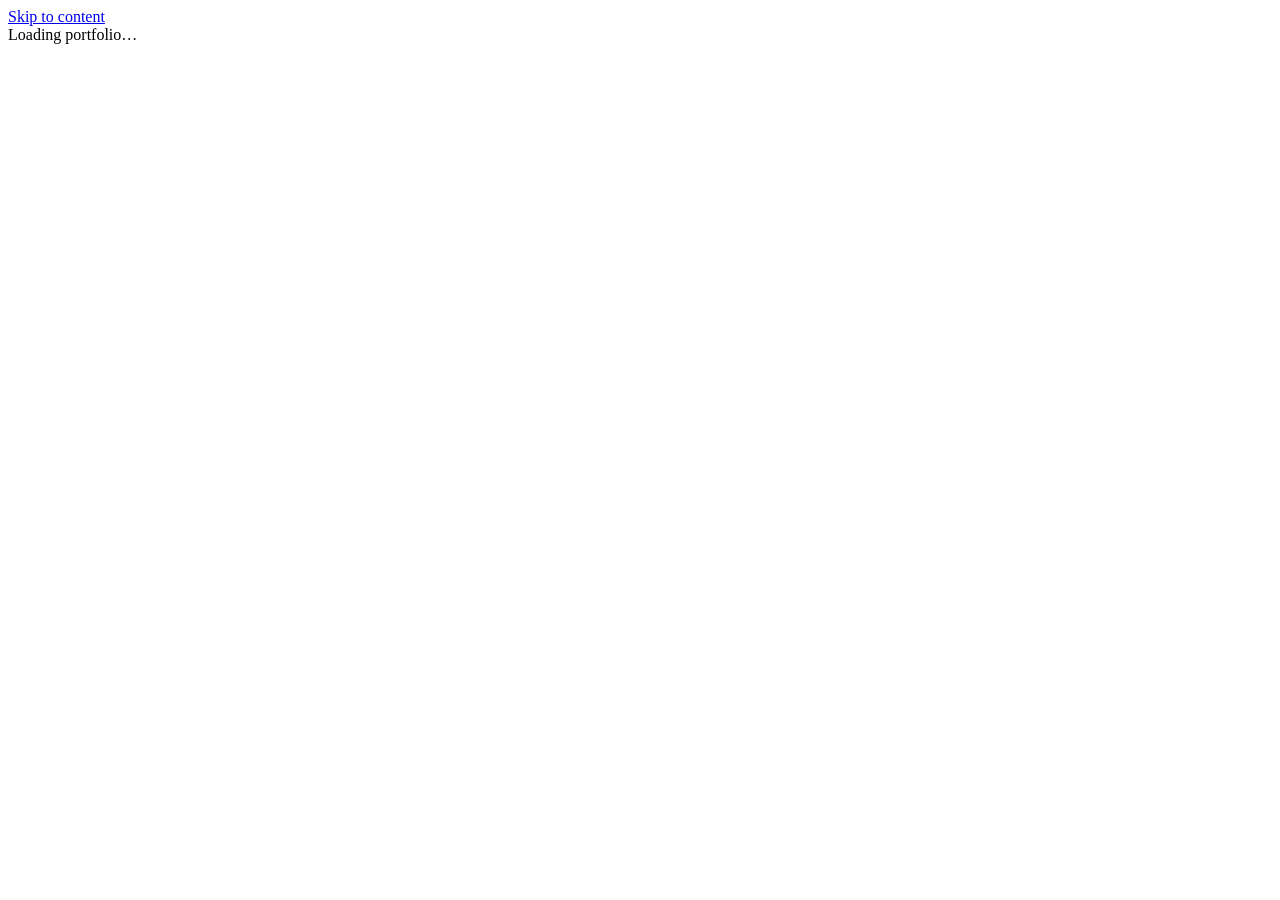
==== about.html @ 54b87d47 "Add professional About page" ====
<!doctype html>
<html lang="en">
<head>
  <meta charset="utf-8">
  <meta name="viewport" content="width=device-width, initial-scale=1">
  <meta name="theme-color" content="#ffffff">
  <meta name="color-scheme" content="light">
  <meta name="description" content="Francesco Marrocco — applied mathematics, artificial intelligence, explainable AI, research and software projects.">
  <meta property="og:type" content="website">
  <meta property="og:title" content="Francesco Marrocco — About">
  <meta property="og:description" content="Applied mathematics, artificial intelligence, research, publications and selected projects.">
  <title>Francesco Marrocco — About</title>
  <link rel="stylesheet" href="assets/portfolio.css?v=20260811">
  <script src="assets/portfolio.js?v=20260811" defer></script>
</head>
<body data-page="about">
  <a class="skip-link" href="#main">Skip to content</a>
  <div id="site-header"></div>
  <main id="main" class="site-main" tabindex="-1"><div class="page-loading"><span class="loader-dot"></span><span>Loading portfolio…</span></div></main>
  <div id="site-footer"></div><div id="modal-root"></div>
</body>
</html>
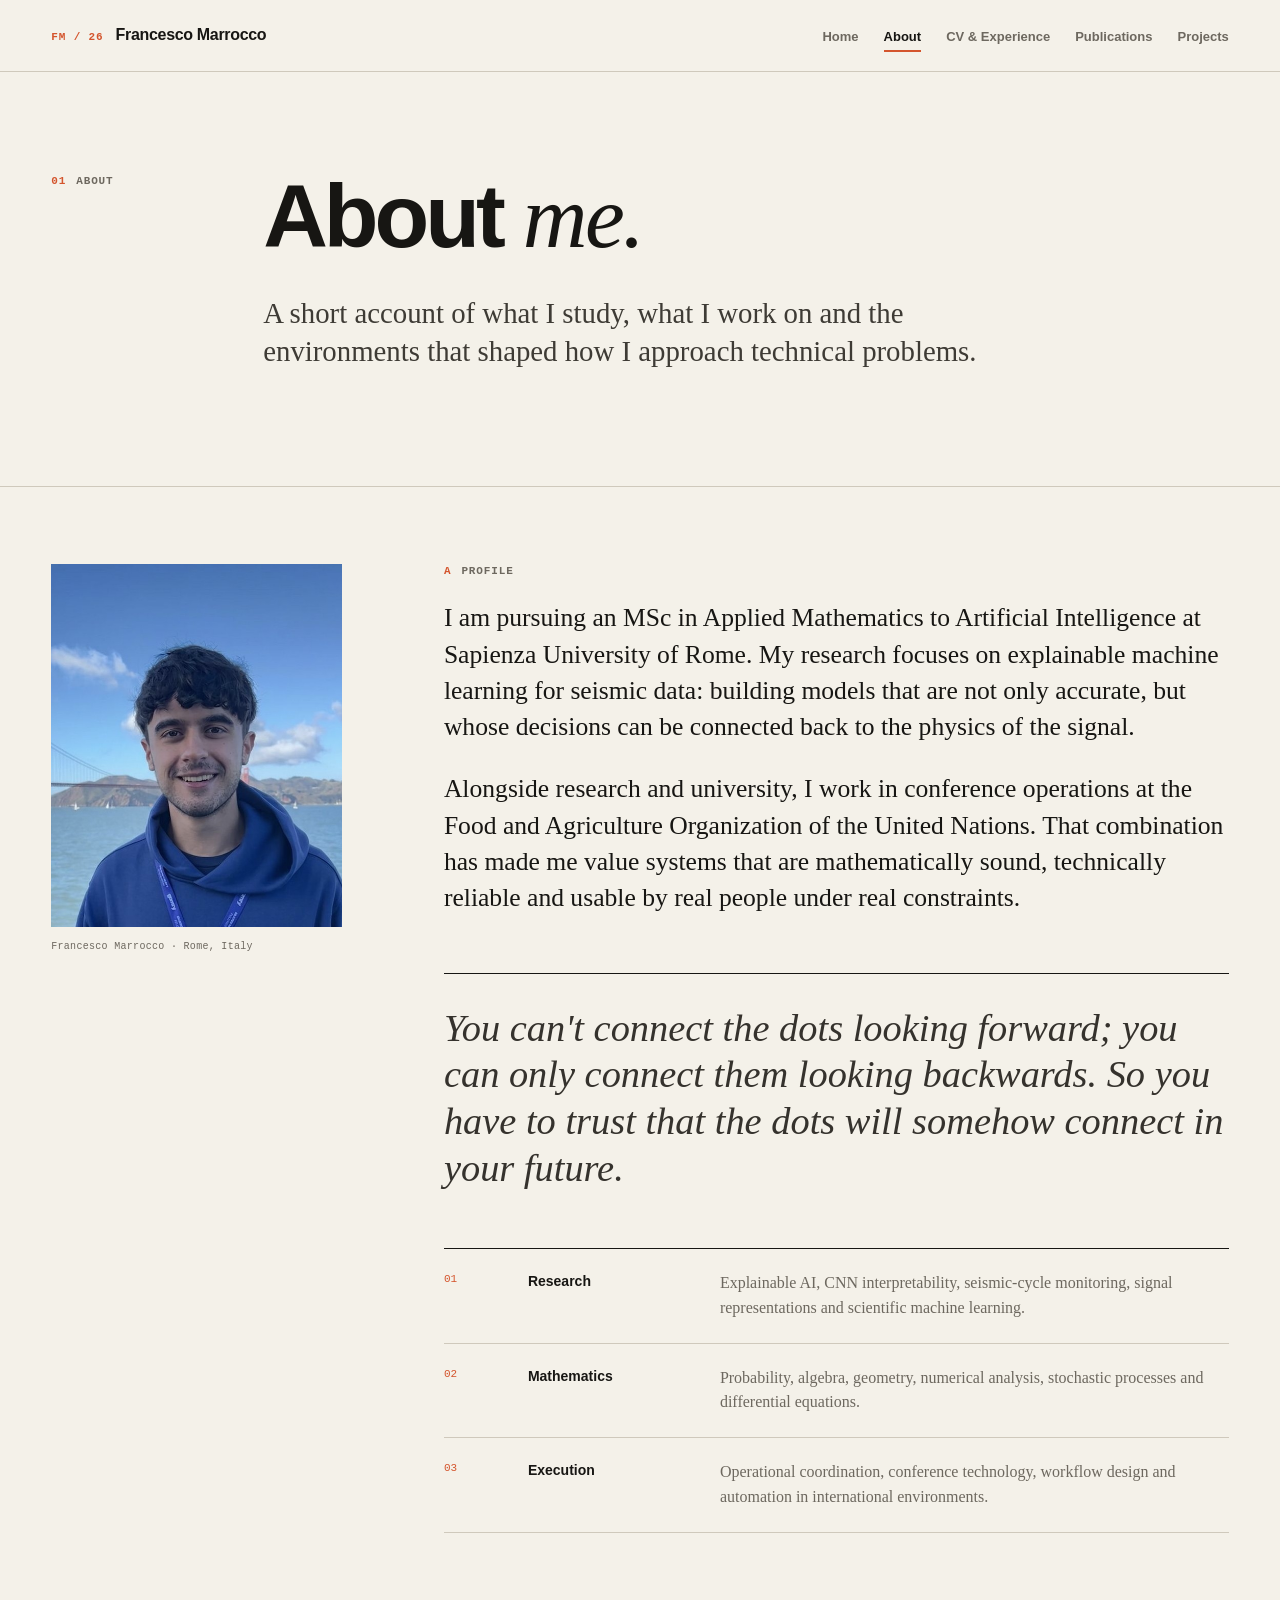
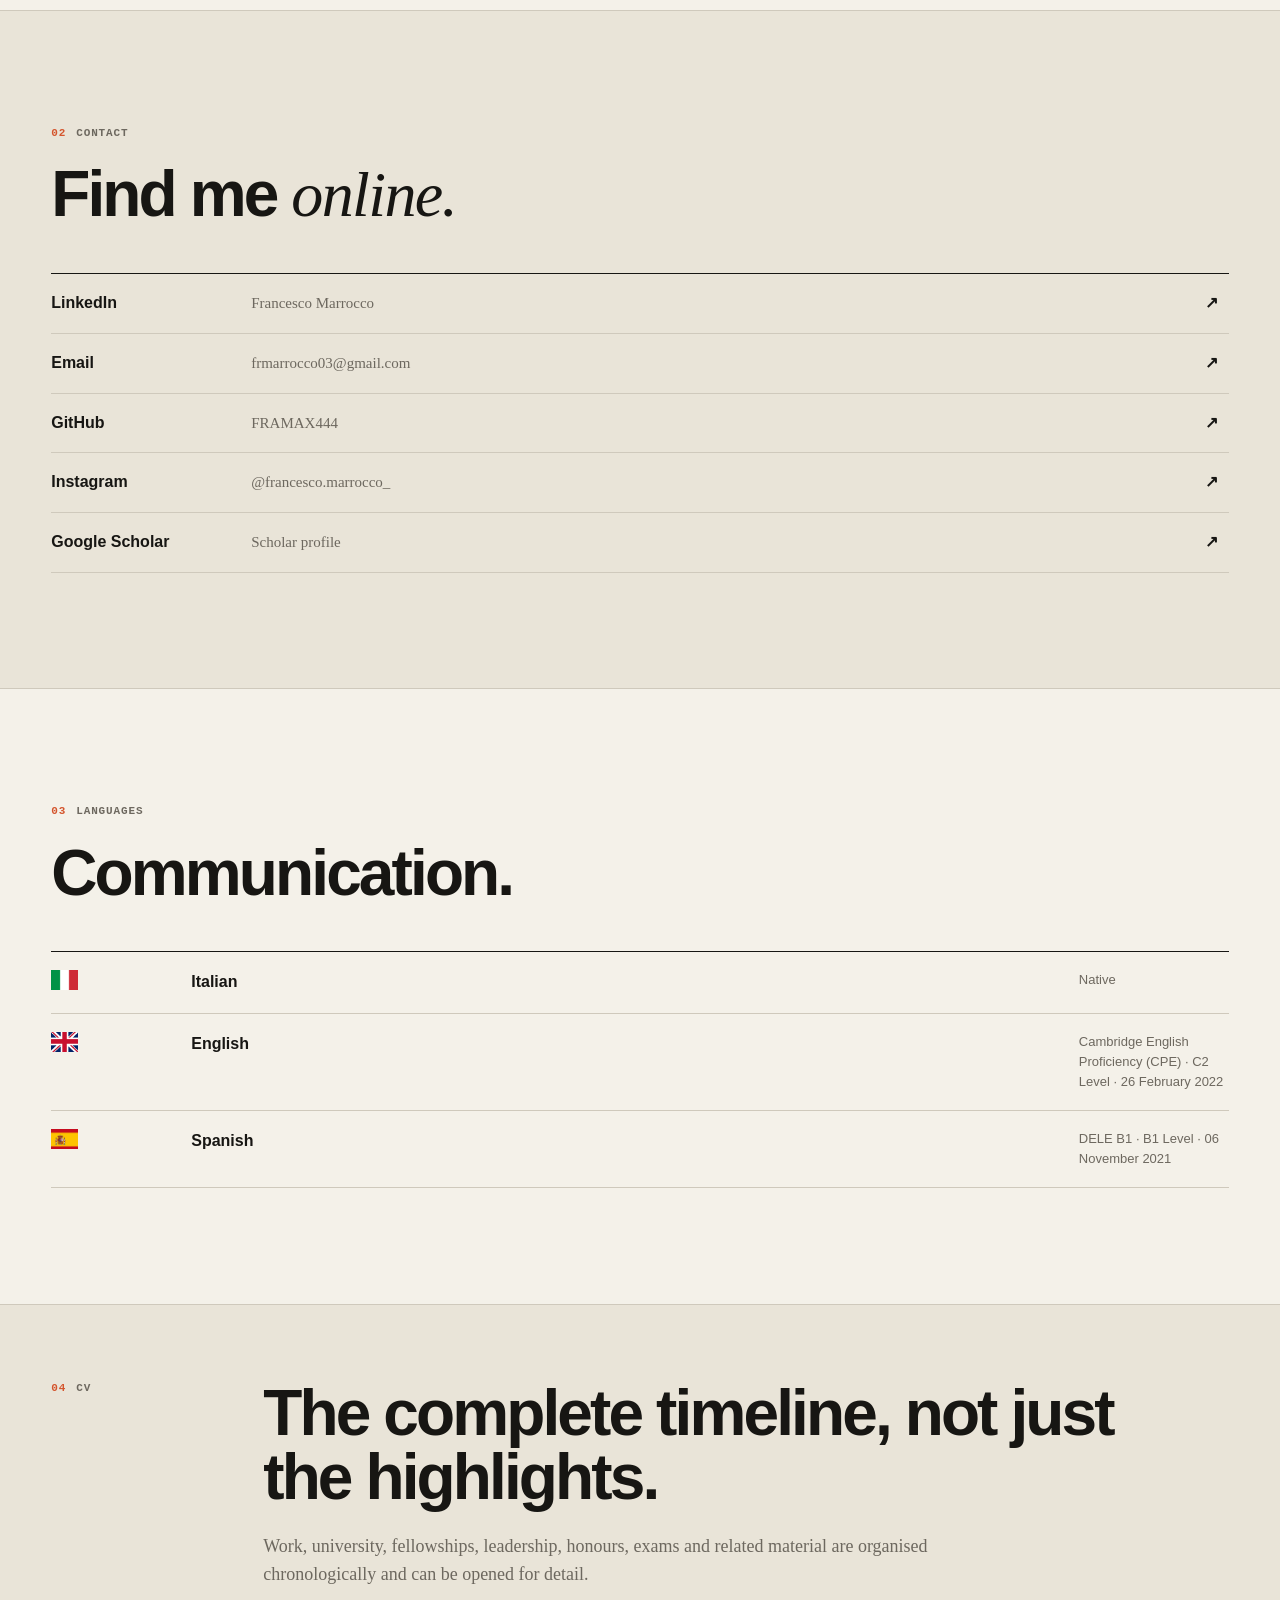
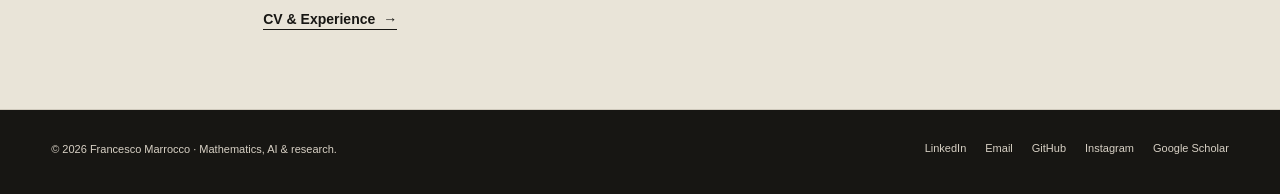
==== commit fcca5b37: "Refresh about page shell" ====
--- a/about.html
+++ b/about.html
@@ -3,20 +3,20 @@
 <head>
   <meta charset="utf-8">
   <meta name="viewport" content="width=device-width, initial-scale=1">
-  <meta name="theme-color" content="#ffffff">
+  <meta name="theme-color" content="#f4f1e9">
   <meta name="color-scheme" content="light">
   <meta name="description" content="Francesco Marrocco — applied mathematics, artificial intelligence, explainable AI, research and software projects.">
   <meta property="og:type" content="website">
   <meta property="og:title" content="Francesco Marrocco — About">
   <meta property="og:description" content="Applied mathematics, artificial intelligence, research, publications and selected projects.">
   <title>Francesco Marrocco — About</title>
-  <link rel="stylesheet" href="assets/portfolio.css?v=20260811">
-  <script src="assets/portfolio.js?v=20260811" defer></script>
+  <link rel="stylesheet" href="assets/portfolio.css?v=20260811-2">
+  <script src="assets/portfolio.js?v=20260811-2" defer></script>
 </head>
 <body data-page="about">
   <a class="skip-link" href="#main">Skip to content</a>
   <div id="site-header"></div>
-  <main id="main" class="site-main" tabindex="-1"><div class="page-loading"><span class="loader-dot"></span><span>Loading portfolio…</span></div></main>
+  <main id="main" class="site-main" tabindex="-1"><div class="page-loading"><span>Loading portfolio…</span></div></main>
   <div id="site-footer"></div><div id="modal-root"></div>
 </body>
 </html>
--- a/assets/portfolio.css
+++ b/assets/portfolio.css
@@ -0,0 +1,966 @@
+:root {
+  --paper: #f4f1e9;
+  --paper-deep: #e9e4d8;
+  --paper-soft: #faf8f3;
+  --white: #fffefa;
+  --ink: #171613;
+  --muted: #6d685f;
+  --line: #cfc9bc;
+  --line-strong: #9e978b;
+  --rust: #d4552d;
+  --rust-deep: #aa3d20;
+  --rust-soft: #f3d8ca;
+  --sans: ui-sans-serif, -apple-system, BlinkMacSystemFont, "Segoe UI", Helvetica, Arial, sans-serif;
+  --serif: Iowan Old Style, Baskerville, "Times New Roman", Times, serif;
+  --mono: ui-monospace, SFMono-Regular, Menlo, Monaco, Consolas, monospace;
+  --max: 1240px;
+  --header-h: 72px;
+  --gutter: clamp(20px, 4vw, 56px);
+}
+
+* { box-sizing: border-box; }
+html { scroll-behavior: smooth; background: var(--paper); }
+body {
+  margin: 0;
+  background: var(--paper);
+  color: var(--ink);
+  font-family: var(--sans);
+  font-size: 16px;
+  line-height: 1.55;
+  -webkit-font-smoothing: antialiased;
+  text-rendering: optimizeLegibility;
+}
+body.modal-open { overflow: hidden; }
+::selection { background: var(--rust); color: var(--white); }
+img { display: block; max-width: 100%; }
+a { color: inherit; }
+button, input { font: inherit; }
+button { color: inherit; }
+[hidden] { display: none !important; }
+
+:focus-visible {
+  outline: 2px solid var(--rust);
+  outline-offset: 4px;
+}
+
+.skip-link {
+  position: fixed;
+  left: 16px;
+  top: 12px;
+  z-index: 1000;
+  transform: translateY(-160%);
+  background: var(--ink);
+  color: var(--white);
+  padding: 9px 12px;
+  text-decoration: none;
+  font-size: 13px;
+}
+.skip-link:focus { transform: translateY(0); }
+
+.container {
+  width: min(var(--max), calc(100% - (var(--gutter) * 2)));
+  margin-inline: auto;
+}
+.site-main { min-height: calc(100vh - var(--header-h)); }
+
+/* Header */
+.site-header {
+  position: sticky;
+  top: 0;
+  z-index: 100;
+  height: var(--header-h);
+  background: color-mix(in srgb, var(--paper) 94%, transparent);
+  backdrop-filter: blur(10px);
+  border-bottom: 1px solid var(--line);
+}
+.nav-shell {
+  width: min(var(--max), calc(100% - (var(--gutter) * 2)));
+  height: 100%;
+  margin-inline: auto;
+  display: flex;
+  align-items: center;
+  justify-content: space-between;
+  gap: 30px;
+}
+.brand {
+  display: inline-flex;
+  align-items: baseline;
+  gap: 12px;
+  text-decoration: none;
+  font-weight: 650;
+  letter-spacing: -0.02em;
+  white-space: nowrap;
+}
+.brand-mark {
+  color: var(--rust);
+  font-family: var(--mono);
+  font-size: 11px;
+  font-weight: 700;
+  letter-spacing: .08em;
+}
+.brand:hover { color: var(--rust-deep); }
+.nav-links {
+  display: flex;
+  align-items: center;
+  gap: 25px;
+}
+.nav-link {
+  position: relative;
+  padding: 25px 0 22px;
+  color: var(--muted);
+  font-size: 13px;
+  font-weight: 560;
+  text-decoration: none;
+  transition: color .18s ease;
+}
+.nav-link::after {
+  content: "";
+  position: absolute;
+  left: 0;
+  right: 100%;
+  bottom: 17px;
+  height: 2px;
+  background: var(--rust);
+  transition: right .2s ease;
+}
+.nav-link:hover,
+.nav-link.active { color: var(--ink); }
+.nav-link:hover::after,
+.nav-link.active::after { right: 0; }
+.menu-toggle {
+  display: none;
+  width: 40px;
+  height: 40px;
+  padding: 0;
+  border: 0;
+  background: transparent;
+  cursor: pointer;
+}
+.menu-toggle span,
+.menu-toggle span::before,
+.menu-toggle span::after {
+  display: block;
+  width: 22px;
+  height: 1px;
+  background: var(--ink);
+  position: relative;
+}
+.menu-toggle span::before,
+.menu-toggle span::after {
+  content: "";
+  position: absolute;
+  left: 0;
+}
+.menu-toggle span::before { top: -6px; }
+.menu-toggle span::after { top: 6px; }
+
+/* Type */
+h1, h2, h3, p { margin-top: 0; }
+h1, h2, h3 { letter-spacing: -0.045em; }
+h1 {
+  margin-bottom: 28px;
+  font-size: clamp(52px, 7.3vw, 104px);
+  line-height: .94;
+  font-weight: 590;
+}
+h2 {
+  margin-bottom: 18px;
+  font-size: clamp(36px, 5vw, 66px);
+  line-height: 1;
+  font-weight: 560;
+}
+h3 {
+  margin-bottom: 9px;
+  font-size: clamp(22px, 2.4vw, 31px);
+  line-height: 1.08;
+  font-weight: 590;
+}
+.serif,
+.display-serif {
+  font-family: var(--serif);
+  font-weight: 400;
+  letter-spacing: -0.025em;
+}
+.display-serif { font-style: italic; }
+.accent-word {
+  color: var(--rust);
+  font-family: var(--serif);
+  font-style: italic;
+  font-weight: 400;
+}
+.lede {
+  max-width: 760px;
+  color: #3e3b35;
+  font-family: var(--serif);
+  font-size: clamp(20px, 2.25vw, 29px);
+  line-height: 1.35;
+}
+.muted { color: var(--muted); }
+.eyebrow,
+.kicker,
+.meta-label {
+  color: var(--muted);
+  font-family: var(--mono);
+  font-size: 11px;
+  font-weight: 650;
+  letter-spacing: .08em;
+  line-height: 1.4;
+  text-transform: uppercase;
+}
+.eyebrow { margin-bottom: 21px; }
+.eyebrow .index { color: var(--rust); margin-right: 10px; }
+
+/* Shared links */
+.text-link,
+.action-link {
+  display: inline-flex;
+  align-items: center;
+  gap: 8px;
+  border-bottom: 1px solid currentColor;
+  color: var(--ink);
+  font-size: 14px;
+  font-weight: 620;
+  line-height: 1.25;
+  text-decoration: none;
+  transition: color .18s ease, border-color .18s ease;
+}
+.text-link:hover,
+.action-link:hover {
+  color: var(--rust-deep);
+  border-color: var(--rust);
+}
+.arrow { transition: transform .18s ease; }
+.text-link:hover .arrow,
+.action-link:hover .arrow { transform: translateX(3px); }
+.inline-actions,
+.hero-actions,
+.project-links {
+  display: flex;
+  flex-wrap: wrap;
+  gap: 19px;
+  align-items: center;
+}
+.hero-actions { margin-top: 35px; }
+
+.btn {
+  display: inline-flex;
+  align-items: center;
+  justify-content: center;
+  gap: 8px;
+  min-height: 42px;
+  padding: 9px 13px;
+  border: 1px solid var(--ink);
+  border-radius: 0;
+  background: transparent;
+  color: var(--ink);
+  font-size: 13px;
+  font-weight: 620;
+  text-decoration: none;
+  cursor: pointer;
+  transition: background .18s ease, color .18s ease, border-color .18s ease;
+}
+.btn:hover { background: var(--ink); color: var(--paper-soft); }
+.btn.primary { background: var(--rust); border-color: var(--rust); color: var(--white); }
+.btn.primary:hover { background: var(--rust-deep); border-color: var(--rust-deep); }
+.btn.ghost { border-color: var(--line-strong); }
+
+/* Hero */
+.hero {
+  padding: clamp(72px, 9vw, 132px) 0 clamp(72px, 8vw, 112px);
+  border-bottom: 1px solid var(--line);
+}
+.hero-grid {
+  display: grid;
+  grid-template-columns: minmax(0, 1.45fr) minmax(260px, .55fr);
+  gap: clamp(44px, 7vw, 100px);
+  align-items: end;
+}
+.hero-copy { align-self: center; }
+.hero-title {
+  max-width: 950px;
+  margin-bottom: 34px;
+}
+.hero-title .line { display: block; }
+.hero-role {
+  max-width: 680px;
+  color: #3f3c36;
+  font-family: var(--serif);
+  font-size: clamp(20px, 2vw, 27px);
+  line-height: 1.35;
+}
+.hero-meta {
+  display: grid;
+  grid-template-columns: 1fr 1fr;
+  gap: 14px 24px;
+  margin-top: 34px;
+  padding-top: 18px;
+  border-top: 1px solid var(--line);
+  color: var(--muted);
+  font-size: 12px;
+}
+.hero-portrait { align-self: end; }
+.hero-photo {
+  width: 100%;
+  aspect-ratio: 4 / 5;
+  object-fit: cover;
+  background: var(--paper-deep);
+  filter: saturate(.86) contrast(.98);
+}
+.photo-caption {
+  display: flex;
+  justify-content: space-between;
+  gap: 18px;
+  margin-top: 10px;
+  color: var(--muted);
+  font-family: var(--mono);
+  font-size: 10px;
+  letter-spacing: .04em;
+  text-transform: uppercase;
+}
+
+/* Editorial sections */
+.section {
+  padding: clamp(76px, 9vw, 128px) 0;
+  border-bottom: 1px solid var(--line);
+}
+.section.compact { padding: clamp(52px, 6vw, 84px) 0; }
+.section.alt { background: var(--paper-deep); }
+.section-head {
+  display: grid;
+  grid-template-columns: minmax(0, 1fr) auto;
+  gap: 24px;
+  align-items: end;
+  margin-bottom: 46px;
+}
+.section-head h2 { max-width: 850px; margin-bottom: 0; }
+.editorial-grid {
+  display: grid;
+  grid-template-columns: repeat(3, minmax(0, 1fr));
+  border-top: 1px solid var(--ink);
+}
+.editorial-item {
+  min-height: 270px;
+  padding: 25px 28px 28px 0;
+  border-bottom: 1px solid var(--line);
+}
+.editorial-item + .editorial-item { padding-left: 28px; border-left: 1px solid var(--line); }
+.editorial-index {
+  display: block;
+  margin-bottom: 52px;
+  color: var(--rust);
+  font-family: var(--mono);
+  font-size: 11px;
+}
+.editorial-item h3 { font-size: 27px; }
+.editorial-item p {
+  max-width: 340px;
+  color: var(--muted);
+  font-family: var(--serif);
+  font-size: 17px;
+  line-height: 1.45;
+}
+
+/* Project rows */
+.project-list,
+.pub-list,
+.timeline,
+.repo-list { border-top: 1px solid var(--ink); }
+.project-row {
+  display: grid;
+  grid-template-columns: 52px minmax(230px, .65fr) minmax(0, 1fr);
+  gap: 28px;
+  padding: 30px 0;
+  border-bottom: 1px solid var(--line);
+  transition: background .16s ease;
+}
+.project-row:hover { background: color-mix(in srgb, var(--rust-soft) 30%, transparent); }
+.project-number {
+  padding-top: 4px;
+  color: var(--rust);
+  font-family: var(--mono);
+  font-size: 11px;
+}
+.project-media {
+  overflow: hidden;
+  background: var(--paper-deep);
+}
+.project-media img {
+  width: 100%;
+  aspect-ratio: 16 / 10;
+  object-fit: cover;
+  transition: transform .35s cubic-bezier(.22,.61,.36,1);
+}
+.project-row:hover .project-media img { transform: scale(1.018); }
+.project-body {
+  display: flex;
+  flex-direction: column;
+  align-items: flex-start;
+  min-width: 0;
+}
+.project-body h3 { margin: 6px 0 12px; }
+.project-body p {
+  max-width: 660px;
+  margin-bottom: 20px;
+  color: var(--muted);
+  font-family: var(--serif);
+  font-size: 17px;
+  line-height: 1.45;
+}
+.tags {
+  display: flex;
+  flex-wrap: wrap;
+  gap: 8px 15px;
+  margin: 1px 0 22px;
+}
+.tag {
+  color: var(--muted);
+  font-family: var(--mono);
+  font-size: 10px;
+  letter-spacing: .03em;
+}
+.tag::before { content: "#"; color: var(--rust); }
+.project-links { margin-top: auto; }
+
+/* Publications */
+.pub-row {
+  display: grid;
+  grid-template-columns: 92px minmax(0, 1fr) 160px;
+  gap: 24px;
+  padding: 29px 0 31px;
+  border-bottom: 1px solid var(--line);
+}
+.pub-year {
+  color: var(--rust);
+  font-family: var(--mono);
+  font-size: 12px;
+  font-weight: 650;
+}
+.pub-main h3 {
+  max-width: 900px;
+  margin-bottom: 12px;
+  font-size: clamp(23px, 2.5vw, 34px);
+}
+.pub-authors {
+  max-width: 900px;
+  color: #4e4a43;
+  font-family: var(--serif);
+  font-size: 15px;
+  line-height: 1.4;
+}
+.pub-venue {
+  margin-top: 8px;
+  color: var(--muted);
+  font-family: var(--mono);
+  font-size: 10px;
+  letter-spacing: .03em;
+  text-transform: uppercase;
+}
+.pub-actions {
+  display: flex;
+  flex-direction: column;
+  align-items: flex-end;
+  gap: 10px;
+}
+.pub-details {
+  grid-column: 2 / -1;
+  margin-top: 4px;
+  border-top: 1px dashed var(--line-strong);
+  padding-top: 14px;
+}
+.pub-details summary {
+  width: max-content;
+  color: var(--muted);
+  font-size: 12px;
+  font-weight: 620;
+  cursor: pointer;
+}
+.pub-details[open] summary { color: var(--rust-deep); }
+.pub-details p {
+  max-width: 930px;
+  margin: 18px 0 0;
+  color: #4e4a43;
+  font-family: var(--serif);
+  font-size: 16px;
+  line-height: 1.56;
+  white-space: pre-line;
+}
+
+/* Stats / repos */
+.stats-line {
+  display: grid;
+  grid-template-columns: repeat(4, 1fr);
+  border-top: 1px solid var(--ink);
+  border-bottom: 1px solid var(--line);
+}
+.stat-inline {
+  min-height: 138px;
+  padding: 24px 24px 22px 0;
+}
+.stat-inline + .stat-inline { padding-left: 24px; border-left: 1px solid var(--line); }
+.stat-inline strong {
+  display: block;
+  margin-bottom: 23px;
+  font-size: clamp(30px, 4vw, 54px);
+  line-height: 1;
+  font-weight: 540;
+  letter-spacing: -0.05em;
+}
+.stat-inline span {
+  color: var(--muted);
+  font-family: var(--mono);
+  font-size: 10px;
+  letter-spacing: .04em;
+  text-transform: uppercase;
+}
+.repo-list { margin-top: 42px; }
+.repo-row {
+  display: grid;
+  grid-template-columns: minmax(0, 1fr) 180px 34px;
+  gap: 20px;
+  padding: 17px 0;
+  border-bottom: 1px solid var(--line);
+  text-decoration: none;
+}
+.repo-row:hover strong { color: var(--rust-deep); }
+.repo-row span { color: var(--muted); font-size: 12px; }
+.repo-arrow { text-align: right; color: var(--rust); }
+
+/* Page hero */
+.page-hero {
+  padding: clamp(74px, 8vw, 116px) 0 clamp(54px, 7vw, 86px);
+  border-bottom: 1px solid var(--line);
+}
+.page-hero-grid {
+  display: grid;
+  grid-template-columns: 180px minmax(0, 1fr);
+  gap: 32px;
+}
+.page-hero h1 {
+  max-width: 930px;
+  margin: 0;
+  font-size: clamp(52px, 7vw, 94px);
+}
+.page-hero .lede { margin-top: 34px; }
+
+/* About */
+.about-layout {
+  display: grid;
+  grid-template-columns: minmax(250px, .54fr) minmax(0, 1.46fr);
+  gap: clamp(42px, 8vw, 112px);
+  align-items: start;
+}
+.profile-panel { position: sticky; top: calc(var(--header-h) + 30px); }
+.profile-panel img {
+  width: 100%;
+  aspect-ratio: 4 / 5;
+  object-fit: cover;
+  background: var(--paper-deep);
+  filter: saturate(.88);
+}
+.profile-caption {
+  margin-top: 12px;
+  color: var(--muted);
+  font-family: var(--mono);
+  font-size: 10px;
+  letter-spacing: .03em;
+}
+.about-copy > p {
+  max-width: 850px;
+  font-family: var(--serif);
+  font-size: clamp(20px, 2vw, 27px);
+  line-height: 1.42;
+}
+.pullquote {
+  margin: 56px 0;
+  padding: 31px 0 0;
+  border-top: 1px solid var(--ink);
+  color: #35322d;
+  font-family: var(--serif);
+  font-size: clamp(25px, 3vw, 39px);
+  font-style: italic;
+  line-height: 1.22;
+}
+.focus-list { margin-top: 54px; border-top: 1px solid var(--ink); }
+.focus-row {
+  display: grid;
+  grid-template-columns: 62px 170px minmax(0, 1fr);
+  gap: 22px;
+  padding: 22px 0;
+  border-bottom: 1px solid var(--line);
+}
+.focus-num { color: var(--rust); font-family: var(--mono); font-size: 11px; }
+.focus-row strong { font-size: 14px; }
+.focus-row p { margin: 0; color: var(--muted); font-family: var(--serif); font-size: 16px; }
+.contact-list { border-top: 1px solid var(--ink); }
+.contact-row {
+  display: grid;
+  grid-template-columns: 180px minmax(0, 1fr) 24px;
+  gap: 20px;
+  align-items: baseline;
+  padding: 17px 0;
+  border-bottom: 1px solid var(--line);
+  text-decoration: none;
+}
+.contact-row:hover { color: var(--rust-deep); }
+.contact-row span { color: var(--muted); font-family: var(--serif); font-size: 15px; overflow-wrap: anywhere; }
+.language-list { border-top: 1px solid var(--ink); }
+.language-row {
+  display: grid;
+  grid-template-columns: 120px minmax(0,1fr) 150px;
+  gap: 20px;
+  padding: 18px 0;
+  border-bottom: 1px solid var(--line);
+}
+.language-row img { width: 27px; height: 20px; object-fit: cover; }
+.language-row span { color: var(--muted); font-size: 13px; }
+
+/* CV */
+.cv-summary {
+  display: grid;
+  grid-template-columns: 1fr 1fr 1fr 1fr;
+  border-top: 1px solid var(--ink);
+}
+.cv-fact {
+  min-height: 125px;
+  padding: 22px 22px 22px 0;
+  border-bottom: 1px solid var(--line);
+}
+.cv-fact + .cv-fact { padding-left: 22px; border-left: 1px solid var(--line); }
+.cv-fact strong {
+  display: block;
+  margin-bottom: 30px;
+  font-size: 28px;
+  font-weight: 560;
+  letter-spacing: -0.04em;
+}
+.cv-fact span { color: var(--muted); font-size: 12px; }
+.filter-bar {
+  display: flex;
+  flex-wrap: wrap;
+  gap: 24px;
+  margin: 42px 0 28px;
+}
+.filter-btn {
+  padding: 0 0 5px;
+  border: 0;
+  border-bottom: 1px solid transparent;
+  background: transparent;
+  color: var(--muted);
+  font-size: 12px;
+  font-weight: 620;
+  cursor: pointer;
+}
+.filter-btn:hover,
+.filter-btn.active { color: var(--ink); border-color: var(--rust); }
+.timeline-row {
+  display: grid;
+  grid-template-columns: 210px minmax(0, 1fr) 52px;
+  gap: 28px;
+  width: 100%;
+  padding: 25px 0;
+  border: 0;
+  border-bottom: 1px solid var(--line);
+  background: transparent;
+  text-align: left;
+  cursor: pointer;
+  transition: color .15s ease, padding-left .15s ease;
+}
+.timeline-row:hover { color: var(--rust-deep); padding-left: 6px; }
+.timeline-period {
+  color: var(--muted);
+  font-family: var(--mono);
+  font-size: 10px;
+  line-height: 1.4;
+  text-transform: uppercase;
+}
+.timeline-title {
+  display: block;
+  margin-bottom: 4px;
+  font-size: 20px;
+  font-weight: 590;
+  letter-spacing: -0.025em;
+}
+.timeline-org {
+  display: block;
+  color: var(--muted);
+  font-family: var(--serif);
+  font-size: 15px;
+}
+.timeline-location {
+  display: block;
+  margin-top: 7px;
+  color: var(--muted);
+  font-family: var(--mono);
+  font-size: 9px;
+  letter-spacing: .02em;
+}
+.timeline-open {
+  align-self: center;
+  color: var(--rust);
+  font-size: 20px;
+  text-align: right;
+}
+.grade-badge {
+  display: inline-block;
+  margin-top: 8px;
+  border-bottom: 1px solid var(--rust);
+  color: var(--rust-deep);
+  font-family: var(--mono);
+  font-size: 10px;
+}
+
+/* Modal / detail sheet */
+.modal-backdrop {
+  position: fixed;
+  inset: 0;
+  z-index: 500;
+  display: grid;
+  place-items: center;
+  padding: 24px;
+  background: rgba(23, 22, 19, .62);
+}
+.modal {
+  width: min(1180px, 100%);
+  max-height: min(900px, calc(100vh - 48px));
+  overflow: auto;
+  background: var(--paper-soft);
+  border: 1px solid #5b574f;
+}
+.modal-head {
+  position: sticky;
+  top: 0;
+  z-index: 2;
+  display: flex;
+  align-items: center;
+  justify-content: space-between;
+  gap: 25px;
+  padding: 18px 22px;
+  background: var(--paper-soft);
+  border-bottom: 1px solid var(--line);
+}
+.modal-head strong { font-size: 16px; letter-spacing: -0.02em; }
+.modal-close {
+  width: 36px;
+  height: 36px;
+  border: 0;
+  background: transparent;
+  font-size: 27px;
+  line-height: 1;
+  cursor: pointer;
+}
+.modal-close:hover { color: var(--rust); }
+.modal-content { padding: clamp(26px, 5vw, 64px); }
+.modal-grid {
+  display: grid;
+  grid-template-columns: minmax(260px, .7fr) minmax(0, 1.3fr);
+  gap: clamp(32px, 6vw, 76px);
+  align-items: start;
+}
+.modal-gallery { position: sticky; top: 78px; }
+.gallery-main {
+  width: 100%;
+  aspect-ratio: 4 / 3;
+  object-fit: cover;
+  background: var(--paper-deep);
+}
+.thumb-row {
+  display: grid;
+  grid-template-columns: repeat(4, 1fr);
+  gap: 6px;
+  margin-top: 7px;
+}
+.thumb { padding: 0; border: 1px solid transparent; background: transparent; cursor: pointer; }
+.thumb img { width: 100%; aspect-ratio: 1 / 1; object-fit: cover; }
+.thumb.active { border-color: var(--rust); }
+.detail-section { padding: 0 0 30px; margin-bottom: 30px; border-bottom: 1px solid var(--line); }
+.detail-section:last-child { border-bottom: 0; }
+.detail-section h2 { font-size: clamp(33px, 4vw, 53px); }
+.detail-section h3 { font-size: 22px; }
+.detail-section p {
+  color: #4e4a43;
+  font-family: var(--serif);
+  font-size: 16px;
+  white-space: pre-line;
+}
+.detail-meta {
+  display: grid;
+  grid-template-columns: 130px minmax(0,1fr);
+  gap: 10px 18px;
+  margin: 18px 0 24px;
+  font-size: 13px;
+}
+.detail-meta dt { color: var(--muted); }
+.detail-meta dd { margin: 0; }
+.honor {
+  display: grid;
+  grid-template-columns: minmax(0, 1fr) auto;
+  gap: 6px 18px;
+  padding: 14px 0;
+  border-top: 1px solid var(--line);
+}
+.honor span { color: var(--muted); font-family: var(--mono); font-size: 10px; }
+.honor p { grid-column: 1 / -1; margin: 0; }
+.exam-list { border-top: 1px solid var(--ink); }
+.exam {
+  display: grid;
+  grid-template-columns: minmax(0,1fr) 90px 90px;
+  gap: 16px;
+  padding: 13px 0;
+  border-bottom: 1px solid var(--line);
+}
+.exam strong { font-size: 13px; }
+.exam span { color: var(--muted); font-family: var(--mono); font-size: 10px; }
+.exam-links { grid-column: 1 / -1; display: flex; flex-wrap: wrap; gap: 12px; }
+
+/* CTA / footer */
+.cta-editorial {
+  display: grid;
+  grid-template-columns: 180px minmax(0, 1fr);
+  gap: 32px;
+  align-items: start;
+}
+.cta-editorial h2 { max-width: 900px; margin-bottom: 24px; }
+.cta-editorial p { max-width: 680px; color: var(--muted); font-family: var(--serif); font-size: 18px; }
+.site-footer {
+  padding: 30px 0 36px;
+  background: var(--ink);
+  color: #d7d0c4;
+}
+.footer-row {
+  display: grid;
+  grid-template-columns: minmax(0,1fr) auto;
+  gap: 24px;
+  align-items: end;
+  font-size: 11px;
+}
+.footer-links { display: flex; flex-wrap: wrap; gap: 19px; }
+.footer-links a { color: #d7d0c4; text-decoration: none; border-bottom: 1px solid transparent; }
+.footer-links a:hover { color: var(--white); border-color: var(--rust); }
+
+/* Loading / empty / reveal */
+.page-loading,
+.empty-state {
+  min-height: 340px;
+  display: grid;
+  place-items: center;
+  color: var(--muted);
+  font-family: var(--mono);
+  font-size: 11px;
+  text-align: center;
+}
+.reveal {
+  opacity: 0;
+  transform: translateY(10px);
+  transition: opacity .45s ease, transform .45s ease;
+}
+.reveal.visible { opacity: 1; transform: none; }
+
+@media (max-width: 980px) {
+  .hero-grid { grid-template-columns: minmax(0, 1.3fr) minmax(220px, .7fr); gap: 42px; }
+  .editorial-grid { grid-template-columns: 1fr; }
+  .editorial-item { min-height: 0; padding: 24px 0; }
+  .editorial-item + .editorial-item { padding-left: 0; border-left: 0; }
+  .editorial-index { margin-bottom: 18px; }
+  .project-row { grid-template-columns: 42px minmax(180px, .6fr) minmax(0, 1fr); gap: 20px; }
+  .pub-row { grid-template-columns: 70px minmax(0,1fr); }
+  .pub-actions { grid-column: 2; flex-direction: row; align-items: flex-start; }
+  .pub-details { grid-column: 2; }
+  .about-layout { grid-template-columns: minmax(220px, .52fr) minmax(0,1.48fr); gap: 45px; }
+  .focus-row { grid-template-columns: 48px 130px minmax(0,1fr); }
+  .timeline-row { grid-template-columns: 170px minmax(0,1fr) 40px; }
+  .modal-grid { grid-template-columns: 1fr; }
+  .modal-gallery { position: static; }
+}
+
+@media (max-width: 760px) {
+  :root { --header-h: 62px; }
+  .site-header { height: var(--header-h); }
+  .menu-toggle { display: grid; place-items: center; }
+  .nav-links {
+    position: absolute;
+    left: 0;
+    right: 0;
+    top: var(--header-h);
+    display: none;
+    flex-direction: column;
+    align-items: stretch;
+    gap: 0;
+    padding: 10px var(--gutter) 17px;
+    background: var(--paper);
+    border-bottom: 1px solid var(--line);
+  }
+  .nav-links.open { display: flex; }
+  .nav-link { padding: 13px 0; border-bottom: 1px solid var(--line); }
+  .nav-link::after { bottom: -1px; right: 100%; }
+  .brand { font-size: 14px; }
+  .hero-grid,
+  .about-layout,
+  .page-hero-grid,
+  .cta-editorial { grid-template-columns: 1fr; }
+  .hero { padding-top: 60px; }
+  .hero-portrait { max-width: 430px; }
+  .hero-meta { grid-template-columns: 1fr; }
+  .page-hero-grid { gap: 14px; }
+  .page-hero .eyebrow { margin-bottom: 0; }
+  .section-head { grid-template-columns: 1fr; align-items: start; }
+  .project-row { grid-template-columns: 35px minmax(0,1fr); }
+  .project-media { grid-column: 2; }
+  .project-body { grid-column: 2; }
+  .pub-row { grid-template-columns: 55px minmax(0,1fr); gap: 15px; }
+  .stats-line,
+  .cv-summary { grid-template-columns: 1fr 1fr; }
+  .stat-inline:nth-child(3),
+  .cv-fact:nth-child(3) { border-left: 0; }
+  .repo-row { grid-template-columns: minmax(0,1fr) 34px; }
+  .repo-row span { grid-column: 1; }
+  .repo-arrow { grid-column: 2; grid-row: 1; }
+  .profile-panel { position: static; max-width: 440px; }
+  .focus-row { grid-template-columns: 38px minmax(0,1fr); }
+  .focus-row p { grid-column: 2; }
+  .contact-row { grid-template-columns: 105px minmax(0,1fr) 20px; }
+  .language-row { grid-template-columns: 70px minmax(0,1fr); }
+  .language-row span:last-child { grid-column: 2; }
+  .timeline-row { grid-template-columns: 1fr 34px; gap: 12px; }
+  .timeline-period { grid-column: 1; }
+  .timeline-content { grid-column: 1; }
+  .timeline-open { grid-column: 2; grid-row: 1 / span 2; }
+  .modal-backdrop { padding: 0; }
+  .modal { width: 100%; max-height: 100vh; min-height: 100vh; border: 0; }
+  .modal-content { padding: 24px 20px 48px; }
+  .exam { grid-template-columns: minmax(0,1fr) 70px; }
+  .exam > span:nth-of-type(2) { grid-column: 2; }
+  .footer-row { grid-template-columns: 1fr; }
+}
+
+@media (max-width: 480px) {
+  .container,
+  .nav-shell { width: min(var(--max), calc(100% - 36px)); }
+  h1 { font-size: clamp(48px, 16vw, 72px); }
+  h2 { font-size: clamp(34px, 12vw, 52px); }
+  .hero-actions, .inline-actions, .project-links { gap: 14px; }
+  .stats-line,
+  .cv-summary { grid-template-columns: 1fr; }
+  .stat-inline + .stat-inline,
+  .cv-fact + .cv-fact { padding-left: 0; border-left: 0; }
+  .stat-inline,
+  .cv-fact { min-height: auto; padding: 18px 0; }
+  .stat-inline strong,
+  .cv-fact strong { margin-bottom: 10px; }
+  .pub-row { grid-template-columns: 1fr; }
+  .pub-actions,
+  .pub-details { grid-column: 1; }
+  .project-row { grid-template-columns: 1fr; }
+  .project-number,
+  .project-media,
+  .project-body { grid-column: 1; }
+  .project-number { margin-bottom: -10px; }
+  .contact-row { grid-template-columns: 1fr 24px; }
+  .contact-row span { grid-column: 1; }
+  .contact-row > :last-child { grid-column: 2; grid-row: 1; }
+}
+
+@media (prefers-reduced-motion: reduce) {
+  html { scroll-behavior: auto; }
+  *, *::before, *::after { animation-duration: .01ms !important; animation-iteration-count: 1 !important; transition-duration: .01ms !important; }
+  .reveal { opacity: 1; transform: none; }
+}
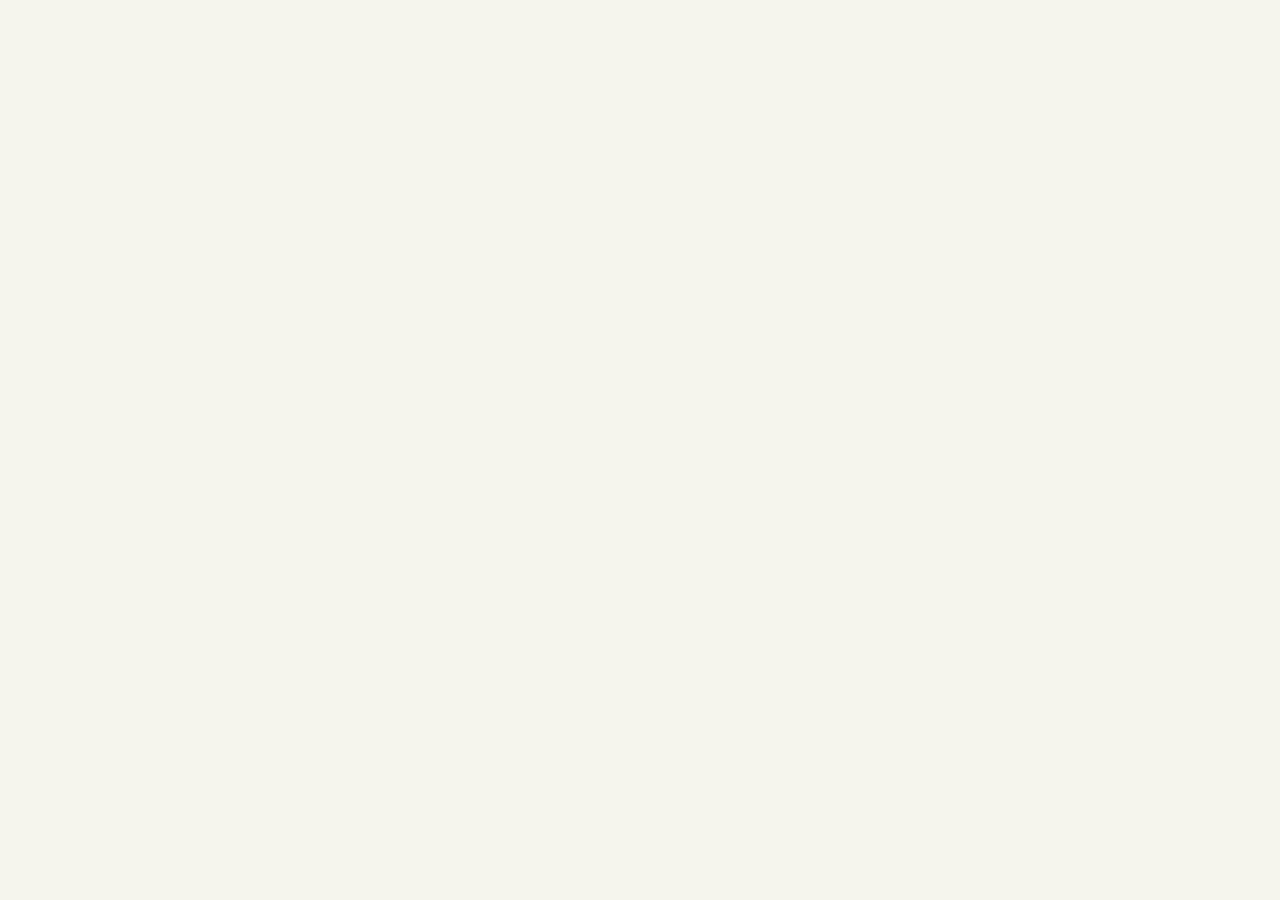
==== commit 556024b1: "redirect legacy about page into home" ====
--- a/about.html
+++ b/about.html
@@ -2,21 +2,12 @@
 <html lang="en">
 <head>
   <meta charset="utf-8">
-  <meta name="viewport" content="width=device-width, initial-scale=1">
-  <meta name="theme-color" content="#f4f1e9">
-  <meta name="color-scheme" content="light">
-  <meta name="description" content="Francesco Marrocco — applied mathematics, artificial intelligence, explainable AI, research and software projects.">
-  <meta property="og:type" content="website">
-  <meta property="og:title" content="Francesco Marrocco — About">
-  <meta property="og:description" content="Applied mathematics, artificial intelligence, research, publications and selected projects.">
-  <title>Francesco Marrocco — About</title>
-  <link rel="stylesheet" href="assets/portfolio.css?v=20260811-2">
-  <script src="assets/portfolio.js?v=20260811-2" defer></script>
+  <meta http-equiv="refresh" content="0; url=index.html#about">
+  <meta name="robots" content="noindex">
+  <title>About — Francesco Marrocco</title>
+  <link rel="canonical" href="index.html#about">
 </head>
-<body data-page="about">
-  <a class="skip-link" href="#main">Skip to content</a>
-  <div id="site-header"></div>
-  <main id="main" class="site-main" tabindex="-1"><div class="page-loading"><span>Loading portfolio…</span></div></main>
-  <div id="site-footer"></div><div id="modal-root"></div>
+<body>
+  <p><a href="index.html#about">About Francesco Marrocco</a></p>
 </body>
 </html>
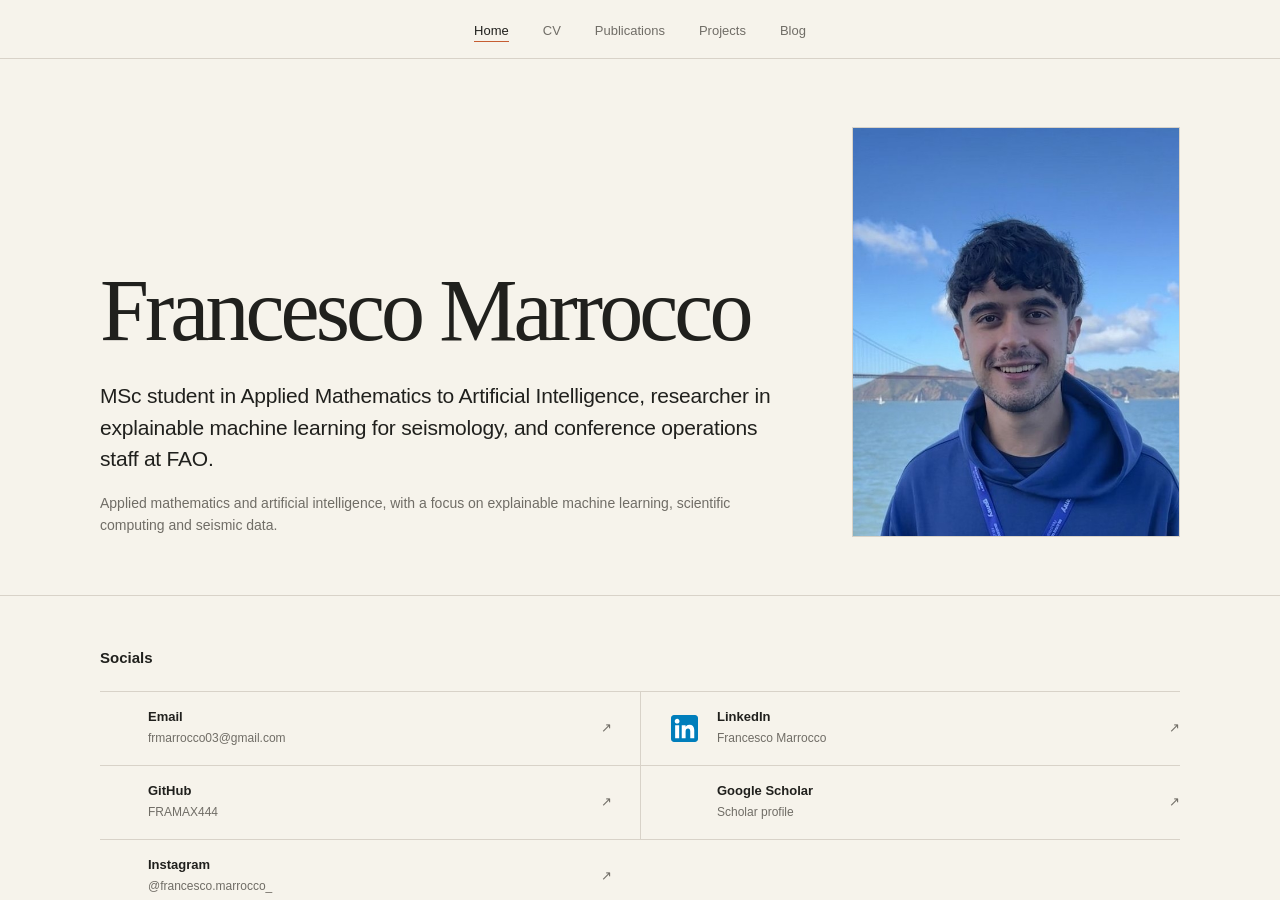
==== commit e2890542: "keep legacy About redirect consistent" ====
--- a/about.html
+++ b/about.html
@@ -2,12 +2,14 @@
 <html lang="en">
 <head>
   <meta charset="utf-8">
+  <meta name="viewport" content="width=device-width, initial-scale=1">
   <meta http-equiv="refresh" content="0; url=index.html#about">
   <meta name="robots" content="noindex">
-  <title>About — Francesco Marrocco</title>
+  <title>Francesco Marrocco — About</title>
+  <link rel="icon" type="image/svg+xml" href="favicon.svg">
   <link rel="canonical" href="index.html#about">
 </head>
 <body>
-  <p><a href="index.html#about">About Francesco Marrocco</a></p>
+  <p><a href="index.html#about">Continue to About</a></p>
 </body>
 </html>
